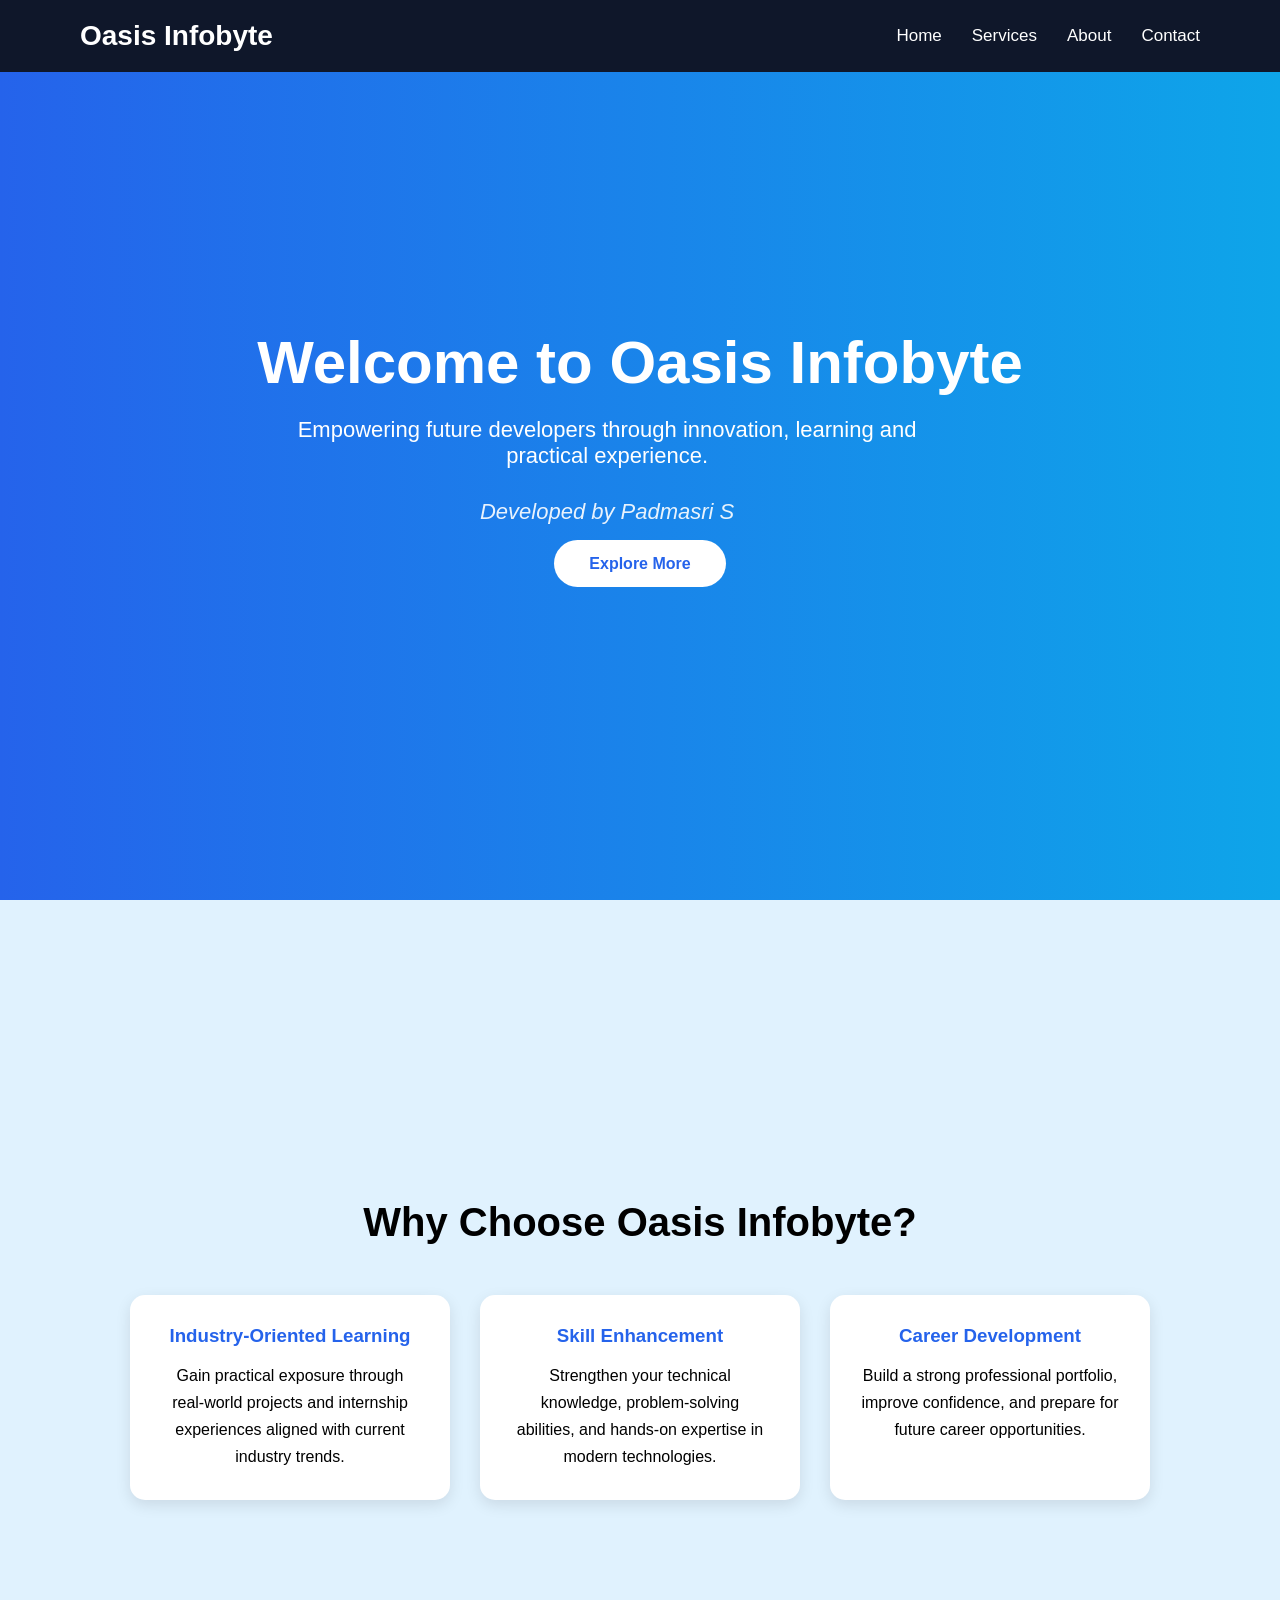
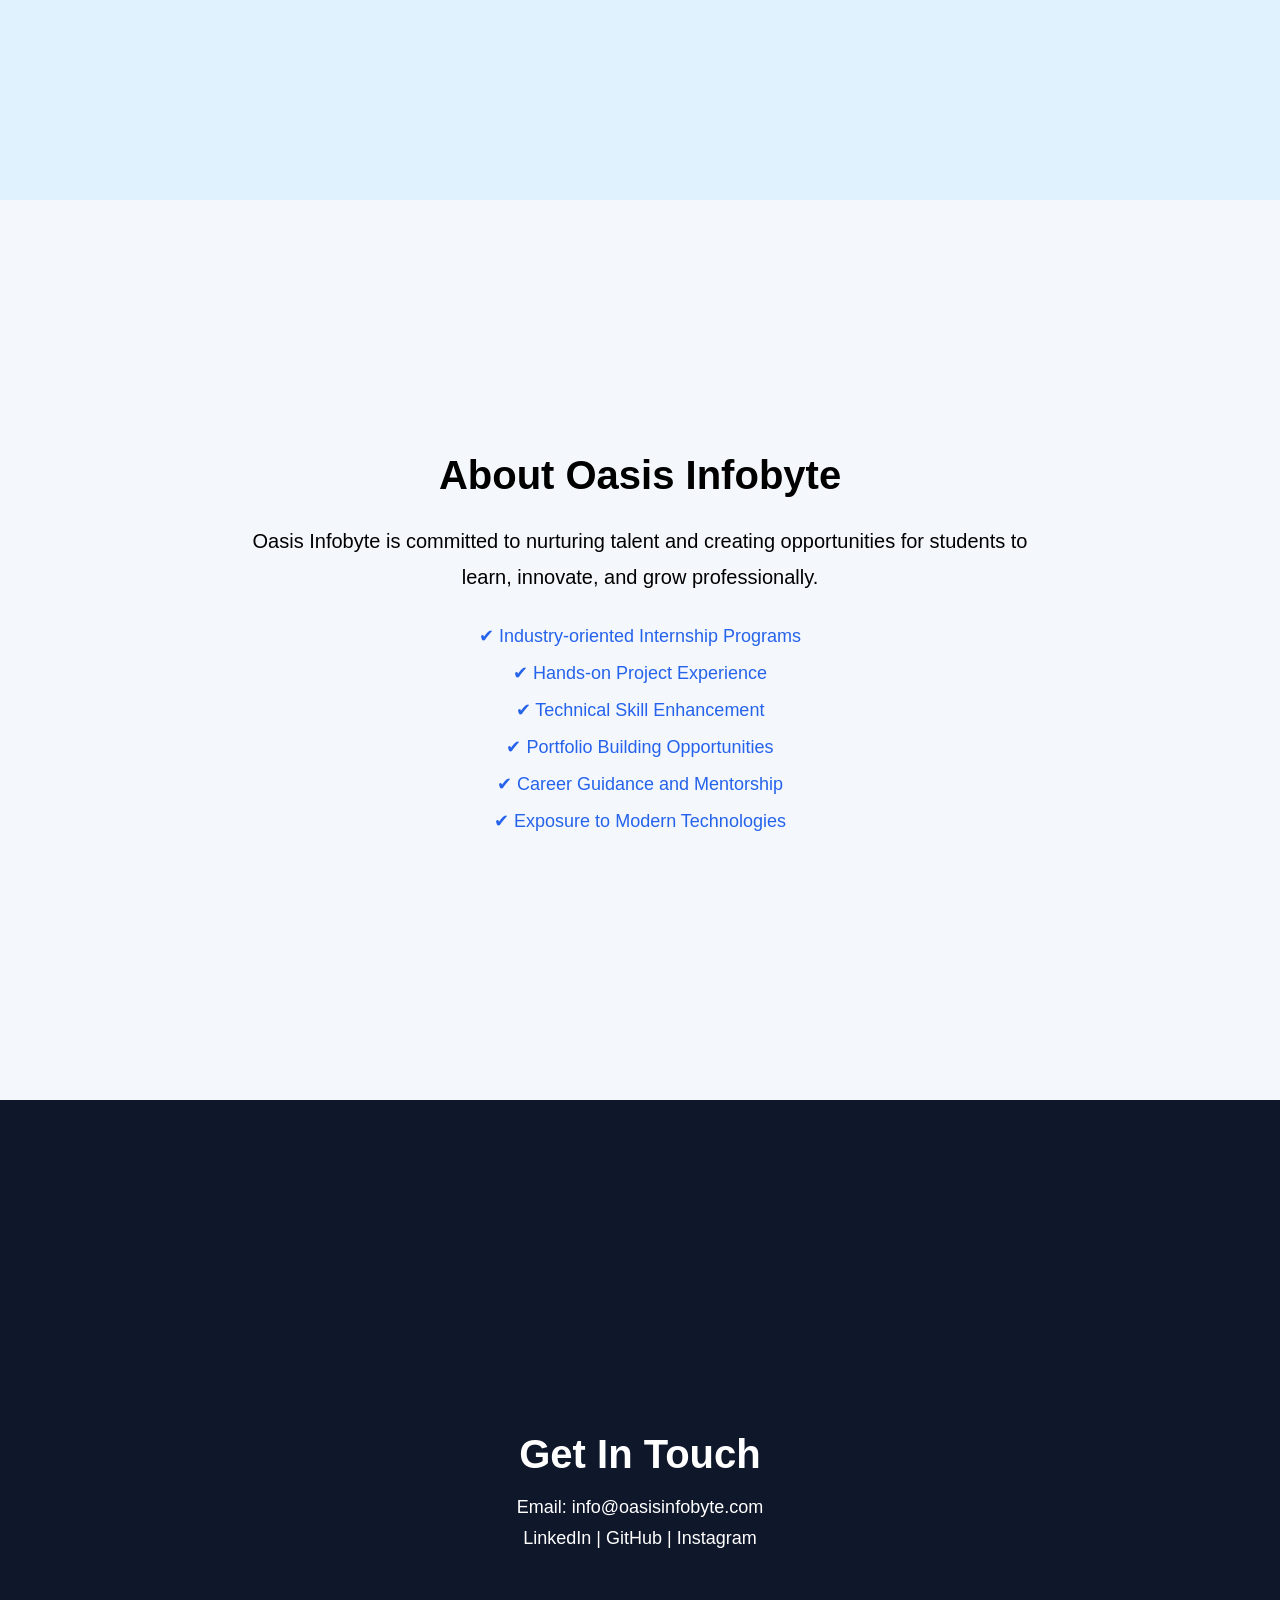
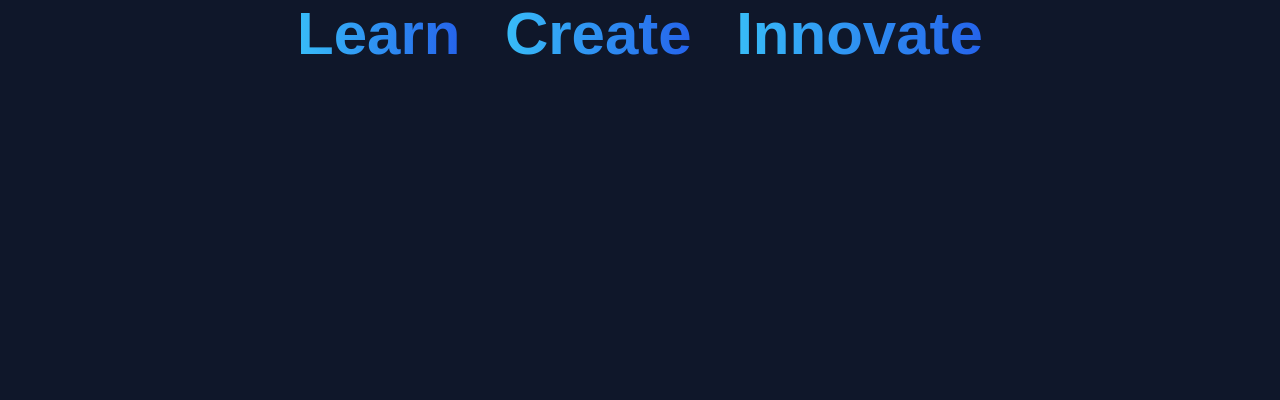
==== index.html @ e1f55e5c "Added Task 1 - Landing Page" ====
<!DOCTYPE html>
<html lang="en">
<head>
<meta charset="UTF-8">
<meta name="viewport" content="width=device-width, initial-scale=1.0">
<title>Oasis Infobyte</title>
<link rel="stylesheet" href="style.css">
</head>
<body>
<nav>
<div class="logo">Oasis Infobyte</div>
<ul>
<li><a href="#home">Home</a></li>
<li><a href="#services">Services</a></li>
<li><a href="#about">About</a></li>
<li><a href="#contact">Contact</a></li>
</ul>
</nav>
<section id="home" class="hero">
<div class="content">
<h1>Welcome to Oasis Infobyte</h1>
<p>
Empowering future developers through innovation,
learning and practical experience.
</p>
<p class="author">Developed by Padmasri S</p>
<a href="#" class="btn">Explore More</a>
</div>
</section>
</section>
<section id="services">
<h2>Why Choose Oasis Infobyte?</h2>
<div class="cards">
<div class="card">
    <h3>Industry-Oriented Learning</h3>
    <p>
        Gain practical exposure through real-world projects and internship experiences aligned with current industry trends.
    </p>
</div>
<div class="card">
    <h3>Skill Enhancement</h3>
    <p>
        Strengthen your technical knowledge, problem-solving abilities, and hands-on expertise in modern technologies.
    </p>
</div>
<div class="card">
    <h3>Career Development</h3>
    <p>
        Build a strong professional portfolio, improve confidence, and prepare for future career opportunities.
    </p>
</div>
</div>
</section>
<section id="about">
<div class="content">
<h2>About Oasis Infobyte</h2>
<p>
Oasis Infobyte is committed to nurturing talent and creating opportunities
for students to learn, innovate, and grow professionally.
</p>
<ul>
<li>✔ Industry-oriented Internship Programs</li>
<li>✔ Hands-on Project Experience</li>
<li>✔ Technical Skill Enhancement</li>
<li>✔ Portfolio Building Opportunities</li>
<li>✔ Career Guidance and Mentorship</li>
<li>✔ Exposure to Modern Technologies</li>
</ul>
</div>
</section>
<footer id="contact">
<div class="contact-content">
<h2>Get In Touch</h2>
<p>Email: info@oasisinfobyte.com</p>
<p>LinkedIn | GitHub | Instagram</p>
<div class="tagline">
<span>Learn</span>
<span>Create</span>
<span>Innovate</span>
</div>
</div>
</footer>
</body>
</html>
---- style.css ----
*{
    margin:0;
    padding:0;
    box-sizing:border-box;
    font-family:Arial, sans-serif;
}
html{
    scroll-behavior:smooth;
}
body{
    background:#f4f7fc;
}
/* Navigation bar */
nav{
    display:flex;
    justify-content:space-between;
    align-items:center;
    padding:20px 80px;
    background:#0f172a;
    position:fixed;
    width:100%;
    top:0;
    z-index:1000;
}
.logo{
    font-size:28px;
    font-weight:bold;
    color:white;
}
nav ul{
    display:flex;
    list-style:none;
}
nav ul li{
    margin-left:30px;
}
nav ul li a{
    text-decoration:none;
    color:white;
    font-size:17px;
    transition:0.3s;
}
nav ul li a:hover{
    color:#38bdf8;
}
/* All Sections */
section{
    min-height:100vh;
    display:flex;
    justify-content:center;
    align-items:center;
    flex-direction:column;
    padding:100px;
    text-align:center;
}
/* Hero Section */
.hero{
    background:linear-gradient(to right,#2563eb,#0ea5e9);
    color:white;
}
.hero h1{
    font-size:60px;
    margin-bottom:20px;
}
.hero p{
    font-size:22px;
    max-width:700px;
    margin-bottom:30px;
}
.btn{
    padding:15px 35px;
    background:white;
    color:#2563eb;
    border-radius:30px;
    text-decoration:none;
    font-weight:bold;
    transition:0.3s;
}
.btn:hover{
    background:#dbeafe;
}
.author{
    margin-bottom:25px;
    font-size:18px;
    font-style:italic;
    color:white;
    opacity:0.9;
}
/* Services */
#services{
    background:#E0F2FE;
}
#services h2{
    font-size:40px;
}
.cards{
    display:flex;
    justify-content:center;
    align-items:stretch;
    gap:30px;
    flex-wrap:wrap;
    margin-top:50px;
}
.card{
    width:320px;
    padding:30px;
    background:white;
    border-radius:15px;
    box-shadow:0 5px 15px rgba(0,0,0,0.1);
    transition:0.3s;
}
.card:hover{
    transform:translateY(-10px);
}
.card h3{
    color:#2563eb;
    margin-bottom:15px;
}
.card p{
    line-height:1.7;
}
/* About */
#about{
    background:soft blue;
}
#about h2{
    font-size:40px;
    margin-bottom:25px;
}
#about p{
    max-width:800px;
    font-size:20px;
    line-height:1.8;
}
#about ul{
    list-style:none;
    margin-top:30px;
}
#about ul li{
    margin:15px 0;
    font-size:18px;
    color:#2563eb;
}
/* Contact */
#contact{
    min-height:100vh;
    background:#0f172a;
    color:white;
    display:flex;
    justify-content:center;
    align-items:center;
    text-align:center;
}
.footer-text{
    margin-top:15px;
    font-size:16px;
    color:#cbd5e1;
}
.footer p{
    margin:8px 0;
}
.contact-content h2{
    font-size:40px;
    margin-bottom:20px;
}
.contact-content p{
    font-size:18px;
    margin:10px 0;
}
.tagline{
    margin-top:50px;
}
.tagline span{
    display:inline-block;
    font-size:60px;
    font-weight:bold;
    margin:0 20px;
    background:linear-gradient(
        to right,
        #38bdf8,
        #2563eb
    );
    -webkit-background-clip:text;
    -webkit-text-fill-color:transparent;
}
/* Mobile */
@media(max-width:768px){
nav{
    flex-direction:column;
    padding:20px;
}
nav ul{
    margin-top:15px;
}
.hero h1{
    font-size:40px;
}
.hero p{
    font-size:18px;
}
.cards{
    flex-direction:column;
    align-items:center;
}
.tagline span{
    display:block;
    margin:15px 0;
    font-size:45px;
}
section{
    padding:60px 20px;
}
}
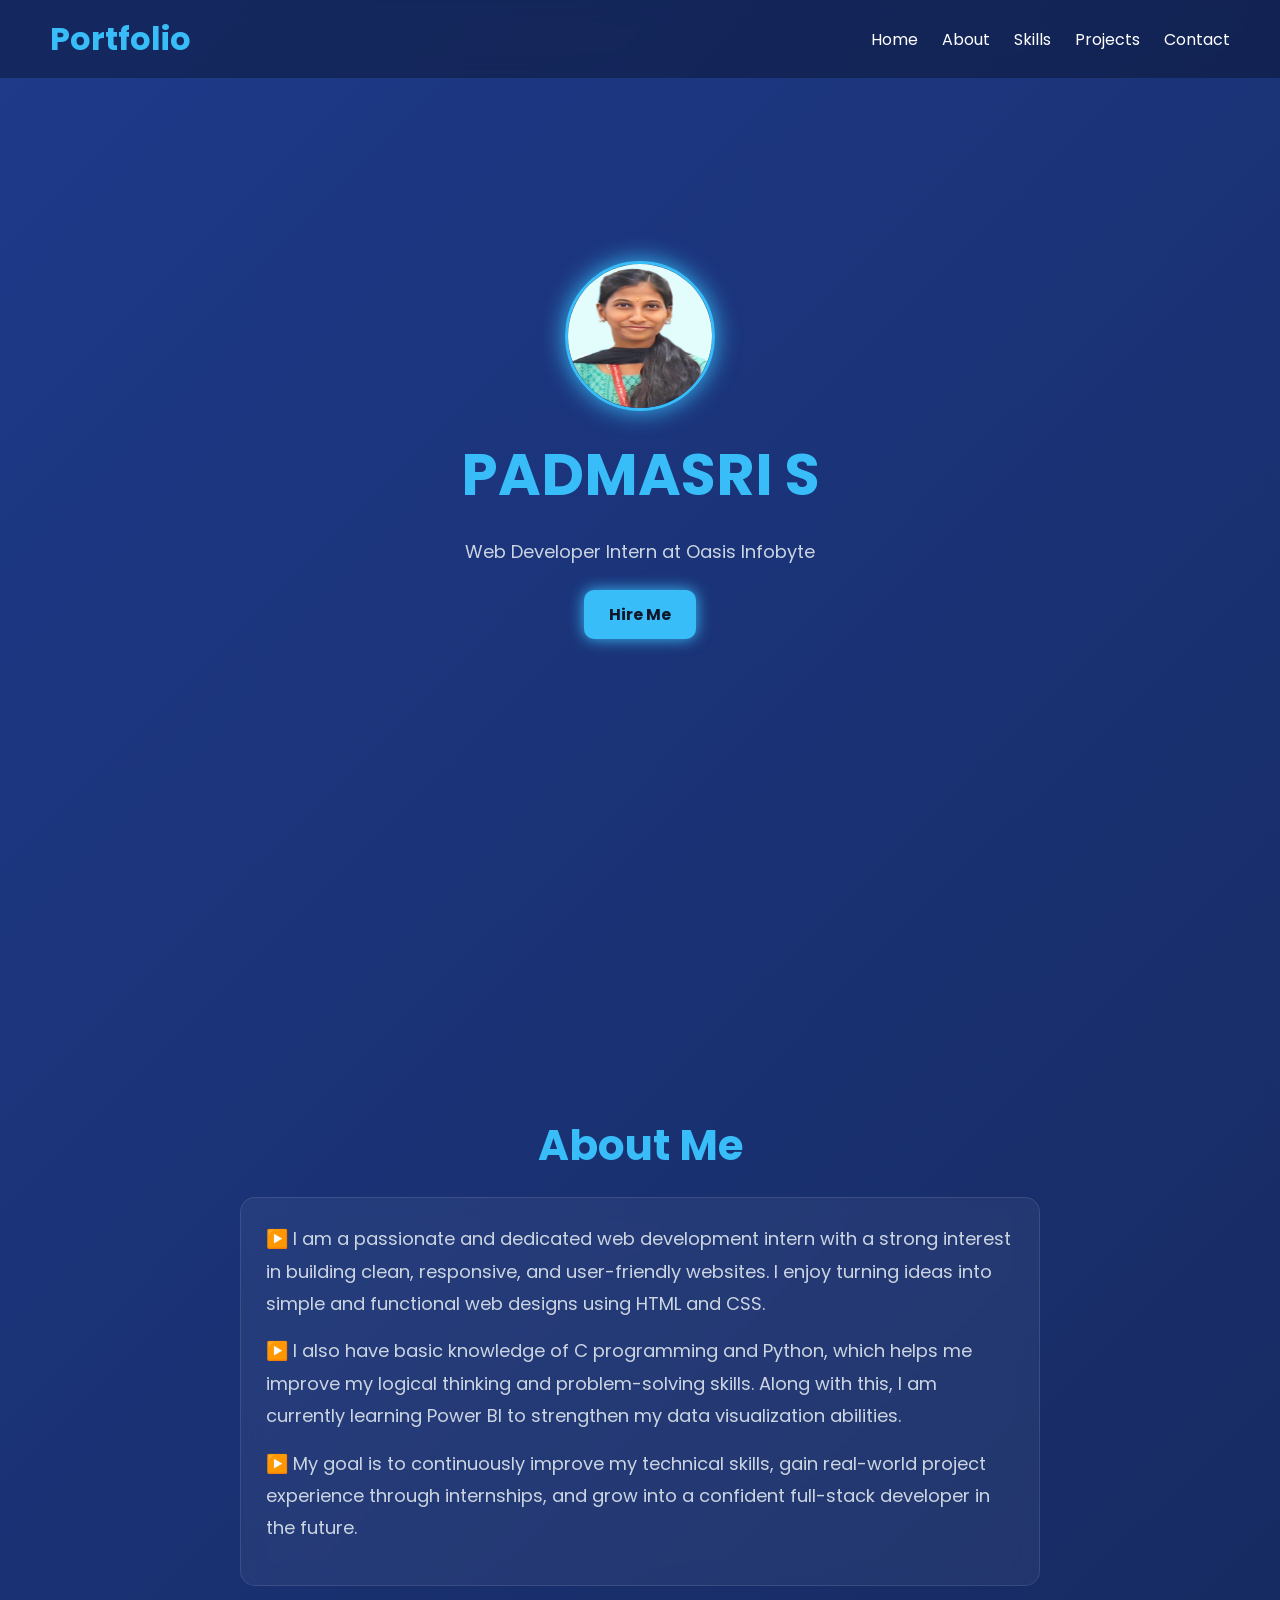
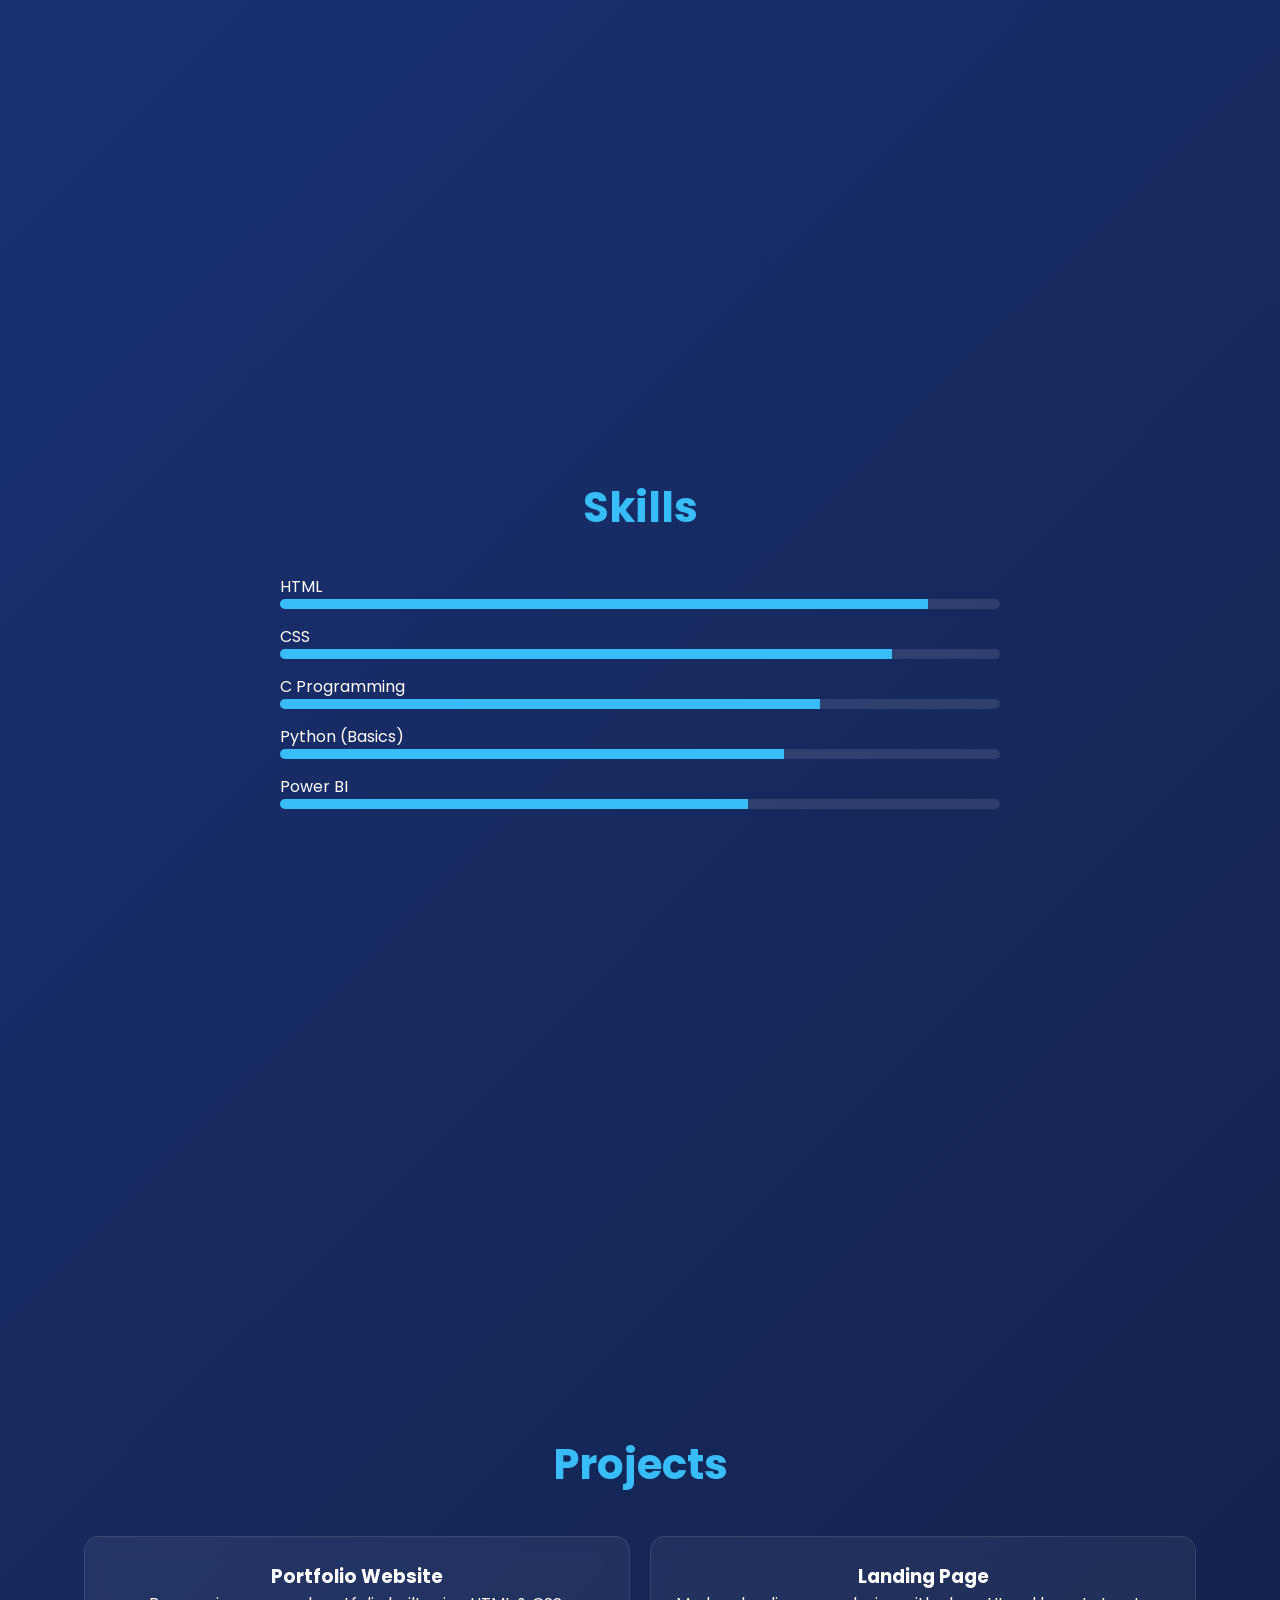
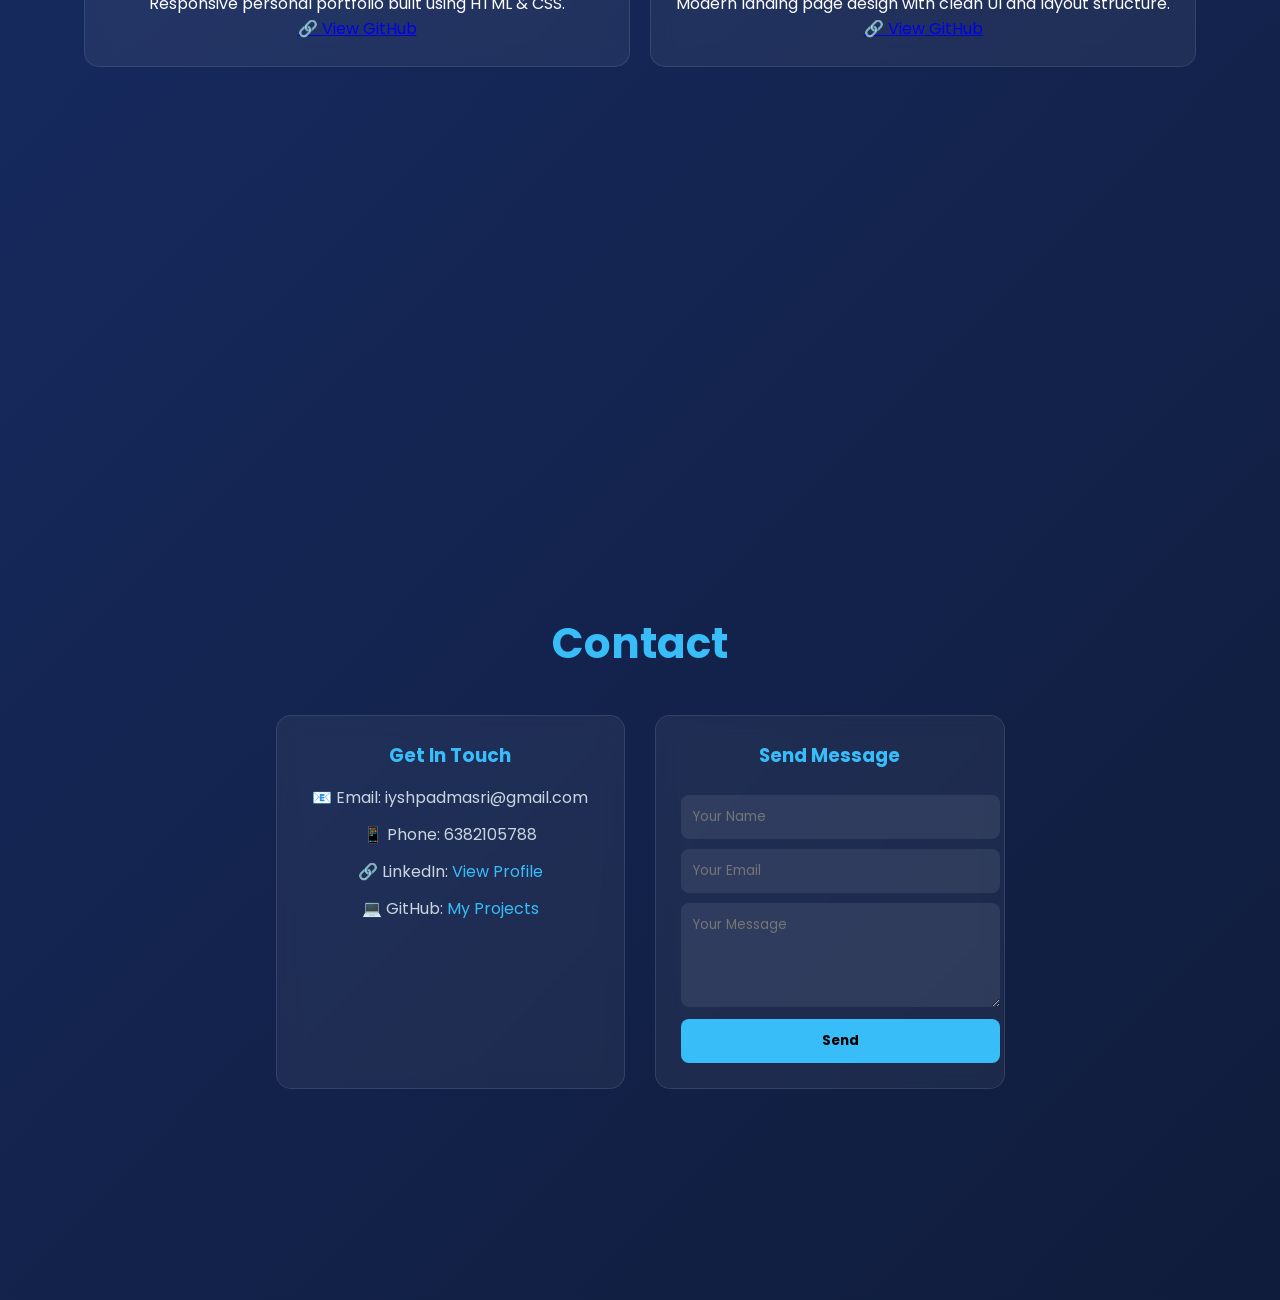
==== commit ccba672d: "Added Task 2 - Portfolio Website" ====
--- a/index.html
+++ b/index.html
@@ -3,82 +3,382 @@
 <head>
 <meta charset="UTF-8">
 <meta name="viewport" content="width=device-width, initial-scale=1.0">
-<title>Oasis Infobyte</title>
-<link rel="stylesheet" href="style.css">
+<title>Portfolio</title>
+
+<link href="https://fonts.googleapis.com/css2?family=Poppins:wght@300;400;600;700&display=swap" rel="stylesheet">
+
+<style>
+*{
+  margin:0;
+  padding:0;
+  box-sizing:border-box;
+  font-family:'Poppins',sans-serif;
+}
+
+body{
+  color:white;
+  overflow-y:scroll;
+  scroll-snap-type:y mandatory;
+
+  /* Animated background */
+  background: linear-gradient(-45deg,#0f172a,#1e293b,#0b1220,#1e3a8a);
+  background-size: 400% 400%;
+  animation: gradientBG 12s ease infinite;
+}
+
+@keyframes gradientBG{
+  0%{background-position:0% 50%}
+  50%{background-position:100% 50%}
+  100%{background-position:0% 50%}
+}
+
+/* NAV */
+header{
+  position:fixed;
+  top:0;
+  width:100%;
+  display:flex;
+  justify-content:space-between;
+  align-items:center;
+  padding:15px 50px;
+  background:rgba(0,0,0,0.3);
+  backdrop-filter: blur(10px);
+  z-index:1000;
+}
+
+header h1{
+  color:#38bdf8;
+}
+
+nav a{
+  color:white;
+  margin-left:20px;
+  text-decoration:none;
+}
+
+nav a:hover{
+  color:#38bdf8;
+}
+
+/* SLIDES */
+section{
+  height:100vh;
+  scroll-snap-align:start;
+  display:flex;
+  flex-direction:column;
+  justify-content:center;
+  align-items:center;
+  text-align:center;
+  padding:40px;
+}
+
+/* HERO */
+.hero img{
+  width:150px;
+  height:150px;
+  border-radius:50%;
+  border:3px solid #38bdf8;
+  box-shadow:0 0 25px #38bdf8;
+  margin-bottom:20px;
+}
+
+.hero h2{
+  font-size:58px;
+}
+
+.hero p{
+  font-size:18px;
+  color:#cbd5e1;
+}
+
+.hero a{
+  margin-top:25px;
+  padding:12px 25px;
+  background:#38bdf8;
+  color:#0f172a;
+  font-weight:700;
+  text-decoration:none;
+  border-radius:10px;
+  box-shadow:0 0 15px #38bdf8;
+}
+
+/* TITLES */
+h2{
+  font-size:42px;
+  color:#38bdf8;
+  margin-bottom:20px;
+}
+
+/* GLASS CARD */
+.card, .glass{
+  background:rgba(255,255,255,0.06);
+  border:1px solid rgba(255,255,255,0.1);
+  backdrop-filter: blur(10px);
+  border-radius:15px;
+  padding:25px;
+  transition:0.3s;
+}
+
+/* HOVER EFFECT */
+.card:hover{
+  transform:translateY(-10px);
+  box-shadow:0 0 25px rgba(56,189,248,0.5);
+}
+
+/* ABOUT */
+.about p{
+  max-width:750px;
+  font-size:20px;
+  line-height:1.8;
+  color:#cbd5e1;
+}
+.about-box{
+  max-width:800px;
+  background:rgba(255,255,255,0.05);
+  padding:25px;
+  border-radius:15px;
+  border:1px solid rgba(255,255,255,0.1);
+  backdrop-filter: blur(10px);
+}
+
+.about-box p{
+  font-size:18px;
+  line-height:1.8;
+  color:#cbd5e1;
+  margin-bottom:15px;
+  text-align:left;
+}
+/* SKILLS */
+.skills{
+  width:60%;
+}
+
+.skill{
+  margin:15px 0;
+  text-align:left;
+}
+
+.bar{
+  width:100%;
+  height:10px;
+  background:rgba(255,255,255,0.1);
+  border-radius:10px;
+  overflow:hidden;
+}
+
+.fill{
+  height:100%;
+  background:#38bdf8;
+}
+
+/* PROJECTS */
+.projects{
+  display:grid;
+  grid-template-columns:repeat(2,1fr);
+  gap:20px;
+  margin-top:20px;
+}
+
+/* CONTACT */
+form{
+  display:flex;
+  flex-direction:column;
+  width: 319px;
+}
+input,textarea{
+  margin-top:10px;
+  padding:12px;
+  border:none;
+  border-radius:8px;
+  background:rgba(255,255,255,0.08);
+  color:white;
+}
+
+button{
+  margin-top:12px;
+  padding:12px;
+  background:#38bdf8;
+  border:none;
+  font-weight:700;
+  border-radius:8px;
+}
+.contact-container{
+  display:flex;
+  justify-content:space-between;
+  gap:30px;
+  max-width:900px;
+  margin-top:20px;
+  flex-wrap:wrap;
+}
+
+.contact-info, .contact-form{
+  flex:1;
+  background:rgba(255,255,255,0.05);
+  padding:25px;
+  border-radius:15px;
+  border:1px solid rgba(255,255,255,0.1);
+  backdrop-filter: blur(10px);
+  min-width:280px;
+}
+
+.contact-info h3,
+.contact-form h3{
+  margin-bottom:15px;
+  color:#38bdf8;
+}
+
+.contact-info p{
+  margin:12px 0;
+  font-size:16px;
+  color:#cbd5e1;
+}
+
+.contact-info a{
+  color:#38bdf8;
+  text-decoration:none;
+}
+
+.contact-info a:hover{
+  text-decoration:underline;
+}
+/* RESPONSIVE */
+@media(max-width:768px){
+  .hero h2{font-size:36px;}
+  .projects{grid-template-columns:1fr;}
+  .skills{width:90%;}
+}
+</style>
 </head>
+
 <body>
-<nav>
-<div class="logo">Oasis Infobyte</div>
-<ul>
-<li><a href="#home">Home</a></li>
-<li><a href="#services">Services</a></li>
-<li><a href="#about">About</a></li>
-<li><a href="#contact">Contact</a></li>
-</ul>
-</nav>
-<section id="home" class="hero">
-<div class="content">
-<h1>Welcome to Oasis Infobyte</h1>
-<p>
-Empowering future developers through innovation,
-learning and practical experience.
-</p>
-<p class="author">Developed by Padmasri S</p>
-<a href="#" class="btn">Explore More</a>
-</div>
-</section>
-</section>
-<section id="services">
-<h2>Why Choose Oasis Infobyte?</h2>
-<div class="cards">
-<div class="card">
-    <h3>Industry-Oriented Learning</h3>
+
+<header>
+  <h1>Portfolio</h1>
+  <nav>
+    <a href="#home">Home</a>
+    <a href="#about">About</a>
+    <a href="#skills">Skills</a>
+    <a href="#projects">Projects</a>
+    <a href="#contact">Contact</a>
+  </nav>
+</header>
+
+<!-- HERO -->
+<section class="hero" id="home">
+  <img src="resume photo.jpeg" alt="Profile Photo">
+  <h2>PADMASRI S</h2>
+  <p>Web Developer Intern at Oasis Infobyte</p>
+  <a href="#contact">Hire Me</a>
+</section>
+
+<!-- ABOUT -->
+<section id="about">
+  <h2>About Me</h2>
+
+  <div class="about-box">
     <p>
-        Gain practical exposure through real-world projects and internship experiences aligned with current industry trends.
+     ▶️ I am a passionate and dedicated web development intern with a strong interest in building clean, responsive, and user-friendly websites. I enjoy turning ideas into simple and functional web designs using HTML and CSS.
     </p>
-</div>
-<div class="card">
-    <h3>Skill Enhancement</h3>
+
     <p>
-        Strengthen your technical knowledge, problem-solving abilities, and hands-on expertise in modern technologies.
+     ▶️ I also have basic knowledge of C programming and Python, which helps me improve my logical thinking and problem-solving skills. Along with this, I am currently learning Power BI to strengthen my data visualization abilities.
     </p>
-</div>
-<div class="card">
-    <h3>Career Development</h3>
+
     <p>
-        Build a strong professional portfolio, improve confidence, and prepare for future career opportunities.
+     ▶️ My goal is to continuously improve my technical skills, gain real-world project experience through internships, and grow into a confident full-stack developer in the future.
     </p>
-</div>
-</div>
-</section>
-<section id="about">
-<div class="content">
-<h2>About Oasis Infobyte</h2>
-<p>
-Oasis Infobyte is committed to nurturing talent and creating opportunities
-for students to learn, innovate, and grow professionally.
-</p>
-<ul>
-<li>✔ Industry-oriented Internship Programs</li>
-<li>✔ Hands-on Project Experience</li>
-<li>✔ Technical Skill Enhancement</li>
-<li>✔ Portfolio Building Opportunities</li>
-<li>✔ Career Guidance and Mentorship</li>
-<li>✔ Exposure to Modern Technologies</li>
-</ul>
-</div>
-</section>
-<footer id="contact">
-<div class="contact-content">
-<h2>Get In Touch</h2>
-<p>Email: info@oasisinfobyte.com</p>
-<p>LinkedIn | GitHub | Instagram</p>
-<div class="tagline">
-<span>Learn</span>
-<span>Create</span>
-<span>Innovate</span>
-</div>
-</div>
-</footer>
+  </div>
+</section>
+
+<!-- SKILLS -->
+<section id="skills">
+  <h2>Skills</h2>
+
+  <div class="skills">
+
+    <div class="skill">
+      HTML
+      <div class="bar"><div class="fill" style="width:90%"></div></div>
+    </div>
+
+    <div class="skill">
+      CSS
+      <div class="bar"><div class="fill" style="width:85%"></div></div>
+    </div>
+
+    <div class="skill">
+      C Programming
+      <div class="bar"><div class="fill" style="width:75%"></div></div>
+    </div>
+
+    <div class="skill">
+      Python (Basics)
+      <div class="bar"><div class="fill" style="width:70%"></div></div>
+    </div>
+
+    <div class="skill">
+      Power BI
+      <div class="bar"><div class="fill" style="width:65%"></div></div>
+    </div>
+
+  </div>
+</section>
+<!-- PROJECTS -->
+<section id="projects">
+  <h2>Projects</h2>
+
+  <div class="projects">
+
+    <div class="card">
+      <h3>Portfolio Website</h3>
+      <p>Responsive personal portfolio built using HTML & CSS.</p>
+      <a href="https://github.com/yourusername/portfolio" target="_blank">🔗 View GitHub</a>
+    </div>
+    <div class="card">
+      <h3>Landing Page</h3>
+      <p>Modern landing page design with clean UI and layout structure.</p>
+      <a href="https://github.com/yourusername/landing-page" target="_blank">🔗 View GitHub</a>
+    </div>
+  </div>
+</section>
+<!-- CONTACT -->
+<section id="contact">
+  <h2>Contact</h2>
+
+  <div class="contact-container">
+
+    <!-- CONTACT INFO -->
+    <div class="contact-info">
+      <h3>Get In Touch</h3>
+
+      <p>📧 Email: iyshpadmasri@gmail.com</p>
+      <p>📱 Phone: 6382105788</p>
+
+      <p>
+        🔗 LinkedIn:
+        <a href="https://www.linkedin.com/in/padmasri-s-450181384" target="_blank">View Profile</a>
+      </p>
+
+      <p>
+        💻 GitHub:
+        <a href="https://github.com/iyshpadmasri-dotcom" target="_blank">My Projects</a>
+      </p>
+    </div>
+
+    <!-- CONTACT FORM -->
+    <div class="contact-form">
+      <h3>Send Message</h3>
+
+      <form>
+        <input type="text" placeholder="Your Name">
+        <input type="email" placeholder="Your Email">
+        <textarea rows="4" placeholder="Your Message"></textarea>
+        <button type="submit">Send</button>
+      </form>
+    </div>
+
+  </div>
+</section>
+
 </body>
 </html>
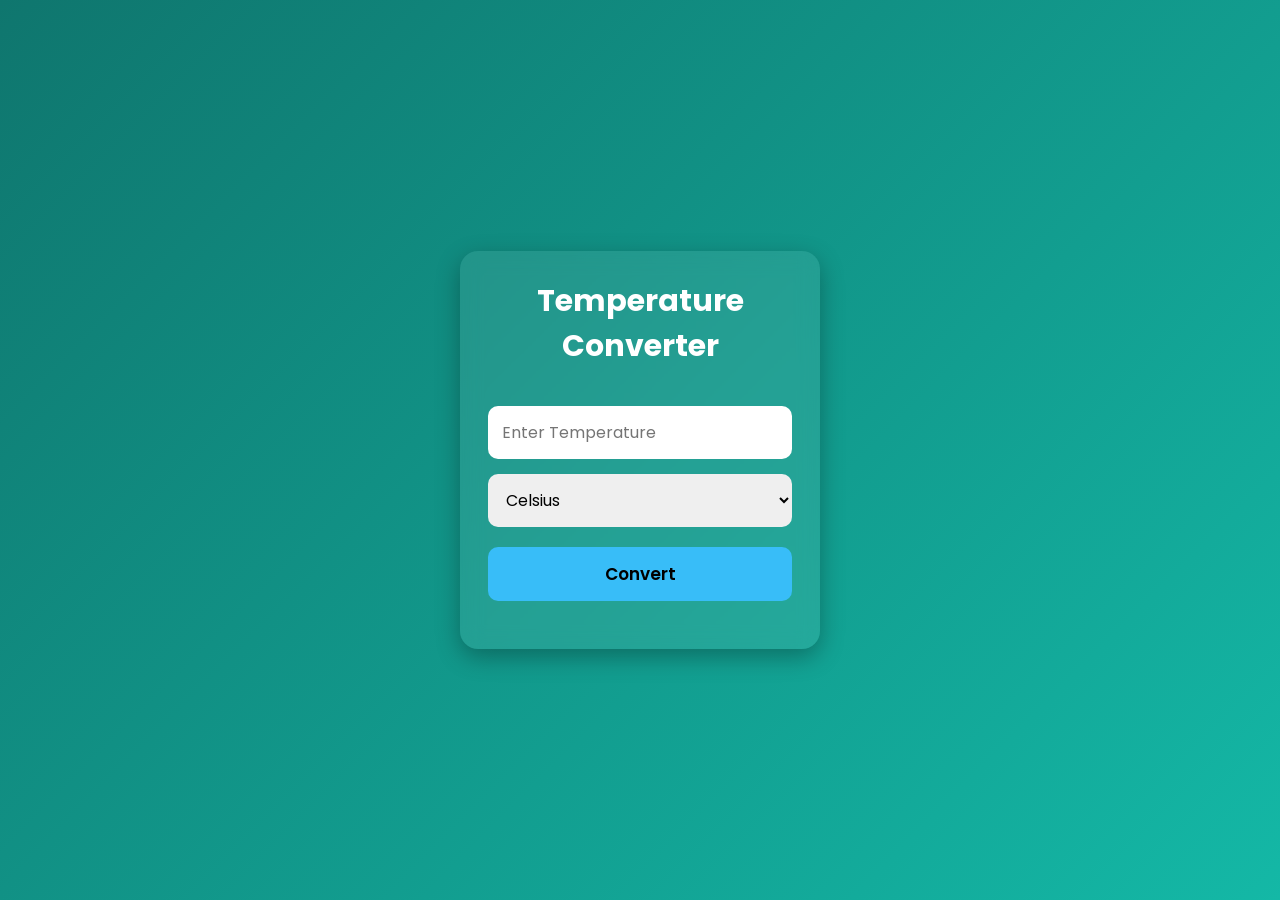
==== commit 1e586c10: "Added Task 3 - Temperature Converter" ====
--- a/index.html
+++ b/index.html
@@ -1,384 +1,53 @@
 <!DOCTYPE html>
 <html lang="en">
+
 <head>
+
 <meta charset="UTF-8">
+
 <meta name="viewport" content="width=device-width, initial-scale=1.0">
-<title>Portfolio</title>
 
-<link href="https://fonts.googleapis.com/css2?family=Poppins:wght@300;400;600;700&display=swap" rel="stylesheet">
+<title>Temperature Converter</title>
 
-<style>
-*{
-  margin:0;
-  padding:0;
-  box-sizing:border-box;
-  font-family:'Poppins',sans-serif;
-}
+<link rel="stylesheet" href="style.css">
 
-body{
-  color:white;
-  overflow-y:scroll;
-  scroll-snap-type:y mandatory;
+<link href="https://fonts.googleapis.com/css2?family=Poppins:wght@300;400;600&display=swap" rel="stylesheet">
 
-  /* Animated background */
-  background: linear-gradient(-45deg,#0f172a,#1e293b,#0b1220,#1e3a8a);
-  background-size: 400% 400%;
-  animation: gradientBG 12s ease infinite;
-}
-
-@keyframes gradientBG{
-  0%{background-position:0% 50%}
-  50%{background-position:100% 50%}
-  100%{background-position:0% 50%}
-}
-
-/* NAV */
-header{
-  position:fixed;
-  top:0;
-  width:100%;
-  display:flex;
-  justify-content:space-between;
-  align-items:center;
-  padding:15px 50px;
-  background:rgba(0,0,0,0.3);
-  backdrop-filter: blur(10px);
-  z-index:1000;
-}
-
-header h1{
-  color:#38bdf8;
-}
-
-nav a{
-  color:white;
-  margin-left:20px;
-  text-decoration:none;
-}
-
-nav a:hover{
-  color:#38bdf8;
-}
-
-/* SLIDES */
-section{
-  height:100vh;
-  scroll-snap-align:start;
-  display:flex;
-  flex-direction:column;
-  justify-content:center;
-  align-items:center;
-  text-align:center;
-  padding:40px;
-}
-
-/* HERO */
-.hero img{
-  width:150px;
-  height:150px;
-  border-radius:50%;
-  border:3px solid #38bdf8;
-  box-shadow:0 0 25px #38bdf8;
-  margin-bottom:20px;
-}
-
-.hero h2{
-  font-size:58px;
-}
-
-.hero p{
-  font-size:18px;
-  color:#cbd5e1;
-}
-
-.hero a{
-  margin-top:25px;
-  padding:12px 25px;
-  background:#38bdf8;
-  color:#0f172a;
-  font-weight:700;
-  text-decoration:none;
-  border-radius:10px;
-  box-shadow:0 0 15px #38bdf8;
-}
-
-/* TITLES */
-h2{
-  font-size:42px;
-  color:#38bdf8;
-  margin-bottom:20px;
-}
-
-/* GLASS CARD */
-.card, .glass{
-  background:rgba(255,255,255,0.06);
-  border:1px solid rgba(255,255,255,0.1);
-  backdrop-filter: blur(10px);
-  border-radius:15px;
-  padding:25px;
-  transition:0.3s;
-}
-
-/* HOVER EFFECT */
-.card:hover{
-  transform:translateY(-10px);
-  box-shadow:0 0 25px rgba(56,189,248,0.5);
-}
-
-/* ABOUT */
-.about p{
-  max-width:750px;
-  font-size:20px;
-  line-height:1.8;
-  color:#cbd5e1;
-}
-.about-box{
-  max-width:800px;
-  background:rgba(255,255,255,0.05);
-  padding:25px;
-  border-radius:15px;
-  border:1px solid rgba(255,255,255,0.1);
-  backdrop-filter: blur(10px);
-}
-
-.about-box p{
-  font-size:18px;
-  line-height:1.8;
-  color:#cbd5e1;
-  margin-bottom:15px;
-  text-align:left;
-}
-/* SKILLS */
-.skills{
-  width:60%;
-}
-
-.skill{
-  margin:15px 0;
-  text-align:left;
-}
-
-.bar{
-  width:100%;
-  height:10px;
-  background:rgba(255,255,255,0.1);
-  border-radius:10px;
-  overflow:hidden;
-}
-
-.fill{
-  height:100%;
-  background:#38bdf8;
-}
-
-/* PROJECTS */
-.projects{
-  display:grid;
-  grid-template-columns:repeat(2,1fr);
-  gap:20px;
-  margin-top:20px;
-}
-
-/* CONTACT */
-form{
-  display:flex;
-  flex-direction:column;
-  width: 319px;
-}
-input,textarea{
-  margin-top:10px;
-  padding:12px;
-  border:none;
-  border-radius:8px;
-  background:rgba(255,255,255,0.08);
-  color:white;
-}
-
-button{
-  margin-top:12px;
-  padding:12px;
-  background:#38bdf8;
-  border:none;
-  font-weight:700;
-  border-radius:8px;
-}
-.contact-container{
-  display:flex;
-  justify-content:space-between;
-  gap:30px;
-  max-width:900px;
-  margin-top:20px;
-  flex-wrap:wrap;
-}
-
-.contact-info, .contact-form{
-  flex:1;
-  background:rgba(255,255,255,0.05);
-  padding:25px;
-  border-radius:15px;
-  border:1px solid rgba(255,255,255,0.1);
-  backdrop-filter: blur(10px);
-  min-width:280px;
-}
-
-.contact-info h3,
-.contact-form h3{
-  margin-bottom:15px;
-  color:#38bdf8;
-}
-
-.contact-info p{
-  margin:12px 0;
-  font-size:16px;
-  color:#cbd5e1;
-}
-
-.contact-info a{
-  color:#38bdf8;
-  text-decoration:none;
-}
-
-.contact-info a:hover{
-  text-decoration:underline;
-}
-/* RESPONSIVE */
-@media(max-width:768px){
-  .hero h2{font-size:36px;}
-  .projects{grid-template-columns:1fr;}
-  .skills{width:90%;}
-}
-</style>
 </head>
 
-<body>
+<body class="pleasant">
 
-<header>
-  <h1>Portfolio</h1>
-  <nav>
-    <a href="#home">Home</a>
-    <a href="#about">About</a>
-    <a href="#skills">Skills</a>
-    <a href="#projects">Projects</a>
-    <a href="#contact">Contact</a>
-  </nav>
-</header>
+<div class="container">
 
-<!-- HERO -->
-<section class="hero" id="home">
-  <img src="resume photo.jpeg" alt="Profile Photo">
-  <h2>PADMASRI S</h2>
-  <p>Web Developer Intern at Oasis Infobyte</p>
-  <a href="#contact">Hire Me</a>
-</section>
+<h1>Temperature Converter</h1>
 
-<!-- ABOUT -->
-<section id="about">
-  <h2>About Me</h2>
+<input
+type="text"
+id="temp"
+placeholder="Enter Temperature">
 
-  <div class="about-box">
-    <p>
-     ▶️ I am a passionate and dedicated web development intern with a strong interest in building clean, responsive, and user-friendly websites. I enjoy turning ideas into simple and functional web designs using HTML and CSS.
-    </p>
+<select id="unit">
 
-    <p>
-     ▶️ I also have basic knowledge of C programming and Python, which helps me improve my logical thinking and problem-solving skills. Along with this, I am currently learning Power BI to strengthen my data visualization abilities.
-    </p>
+<option value="c">Celsius</option>
 
-    <p>
-     ▶️ My goal is to continuously improve my technical skills, gain real-world project experience through internships, and grow into a confident full-stack developer in the future.
-    </p>
-  </div>
-</section>
+<option value="f">Fahrenheit</option>
 
-<!-- SKILLS -->
-<section id="skills">
-  <h2>Skills</h2>
+<option value="k">Kelvin</option>
 
-  <div class="skills">
+</select>
 
-    <div class="skill">
-      HTML
-      <div class="bar"><div class="fill" style="width:90%"></div></div>
-    </div>
+<button onclick="convertTemp()">
 
-    <div class="skill">
-      CSS
-      <div class="bar"><div class="fill" style="width:85%"></div></div>
-    </div>
+Convert
 
-    <div class="skill">
-      C Programming
-      <div class="bar"><div class="fill" style="width:75%"></div></div>
-    </div>
+</button>
 
-    <div class="skill">
-      Python (Basics)
-      <div class="bar"><div class="fill" style="width:70%"></div></div>
-    </div>
+<div id="result"></div>
 
-    <div class="skill">
-      Power BI
-      <div class="bar"><div class="fill" style="width:65%"></div></div>
-    </div>
+</div>
 
-  </div>
-</section>
-<!-- PROJECTS -->
-<section id="projects">
-  <h2>Projects</h2>
-
-  <div class="projects">
-
-    <div class="card">
-      <h3>Portfolio Website</h3>
-      <p>Responsive personal portfolio built using HTML & CSS.</p>
-      <a href="https://github.com/yourusername/portfolio" target="_blank">🔗 View GitHub</a>
-    </div>
-    <div class="card">
-      <h3>Landing Page</h3>
-      <p>Modern landing page design with clean UI and layout structure.</p>
-      <a href="https://github.com/yourusername/landing-page" target="_blank">🔗 View GitHub</a>
-    </div>
-  </div>
-</section>
-<!-- CONTACT -->
-<section id="contact">
-  <h2>Contact</h2>
-
-  <div class="contact-container">
-
-    <!-- CONTACT INFO -->
-    <div class="contact-info">
-      <h3>Get In Touch</h3>
-
-      <p>📧 Email: iyshpadmasri@gmail.com</p>
-      <p>📱 Phone: 6382105788</p>
-
-      <p>
-        🔗 LinkedIn:
-        <a href="https://www.linkedin.com/in/padmasri-s-450181384" target="_blank">View Profile</a>
-      </p>
-
-      <p>
-        💻 GitHub:
-        <a href="https://github.com/iyshpadmasri-dotcom" target="_blank">My Projects</a>
-      </p>
-    </div>
-
-    <!-- CONTACT FORM -->
-    <div class="contact-form">
-      <h3>Send Message</h3>
-
-      <form>
-        <input type="text" placeholder="Your Name">
-        <input type="email" placeholder="Your Email">
-        <textarea rows="4" placeholder="Your Message"></textarea>
-        <button type="submit">Send</button>
-      </form>
-    </div>
-
-  </div>
-</section>
+<script src="script.js"></script>
 
 </body>
+
 </html>
--- a/style.css
+++ b/style.css
@@ -0,0 +1,246 @@
+*{
+
+margin:0;
+padding:0;
+box-sizing:border-box;
+
+font-family:Poppins,sans-serif;
+
+}
+
+body{
+
+min-height:100vh;
+
+display:flex;
+
+justify-content:center;
+
+align-items:center;
+
+transition:0.6s ease;
+
+}
+
+.container{
+
+width:360px;
+
+padding:28px;
+
+background:
+rgba(255,255,255,0.08);
+
+backdrop-filter:blur(10px);
+
+border-radius:18px;
+
+box-shadow:
+0 8px 25px rgba(0,0,0,0.3);
+
+}
+h1{
+
+text-align:center;
+
+margin-bottom:25px;
+
+color:white;
+
+}
+h1{
+
+font-size:30px;
+
+text-align:center;
+
+margin-bottom:22px;
+
+color:white;
+
+}
+input,
+select{
+
+width:100%;
+
+padding:14px;
+
+margin-top:15px;
+
+border:none;
+
+outline:none;
+
+border-radius:10px;
+
+font-size:16px;
+
+}
+
+button{
+
+width:100%;
+
+padding:14px;
+
+margin-top:20px;
+
+border:none;
+
+border-radius:10px;
+
+font-size:17px;
+
+font-weight:600;
+
+background:#38bdf8;
+
+cursor:pointer;
+
+transition:0.3s;
+
+}
+
+button:hover{
+
+background:#0ea5e9;
+
+}
+#result{
+
+margin-top:20px;
+
+display:flex;
+
+justify-content:center;
+
+gap:12px;
+
+flex-wrap:wrap;
+
+}
+
+.card{
+
+padding:15px 20px;
+
+min-width:130px;
+
+border-radius:12px;
+
+background:rgba(255,255,255,0.08);
+
+border:1px solid rgba(255,255,255,0.1);
+
+text-align:center;
+
+backdrop-filter:blur(8px);
+
+}
+
+.card h3{
+
+font-size:15px;
+
+font-weight:600;
+
+color:#7dd3fc;
+
+margin-bottom:8px;
+
+}
+
+.card h2{
+
+font-size:24px;
+
+font-weight:600;
+
+color:white;
+
+white-space:nowrap;
+
+}
+
+.card p{
+
+font-size:15px;
+
+font-weight:600;
+
+margin-top:8px;
+
+color:white;
+
+letter-spacing:0.5px;
+
+text-shadow:
+0 1px 3px rgba(0,0,0,0.3);
+
+}
+
+.error{
+
+color:white;
+
+background:#ef4444;
+
+padding:12px;
+
+border-radius:8px;
+
+text-align:center;
+
+}
+
+
+/* THEMES */
+
+.cold{
+
+background:
+
+linear-gradient(
+135deg,
+#1e3a8a,
+#38bdf8
+);
+
+}
+
+.pleasant{
+
+background:
+
+linear-gradient(
+135deg,
+#0f766e,
+#14b8a6
+);
+
+}
+
+.warm{
+
+background:
+
+linear-gradient(
+135deg,
+#f59e0b,
+#fb923c
+);
+
+}
+
+.hot{
+
+background:
+
+linear-gradient(
+135deg,
+#dc2626,
+#f97316
+);
+
+}
